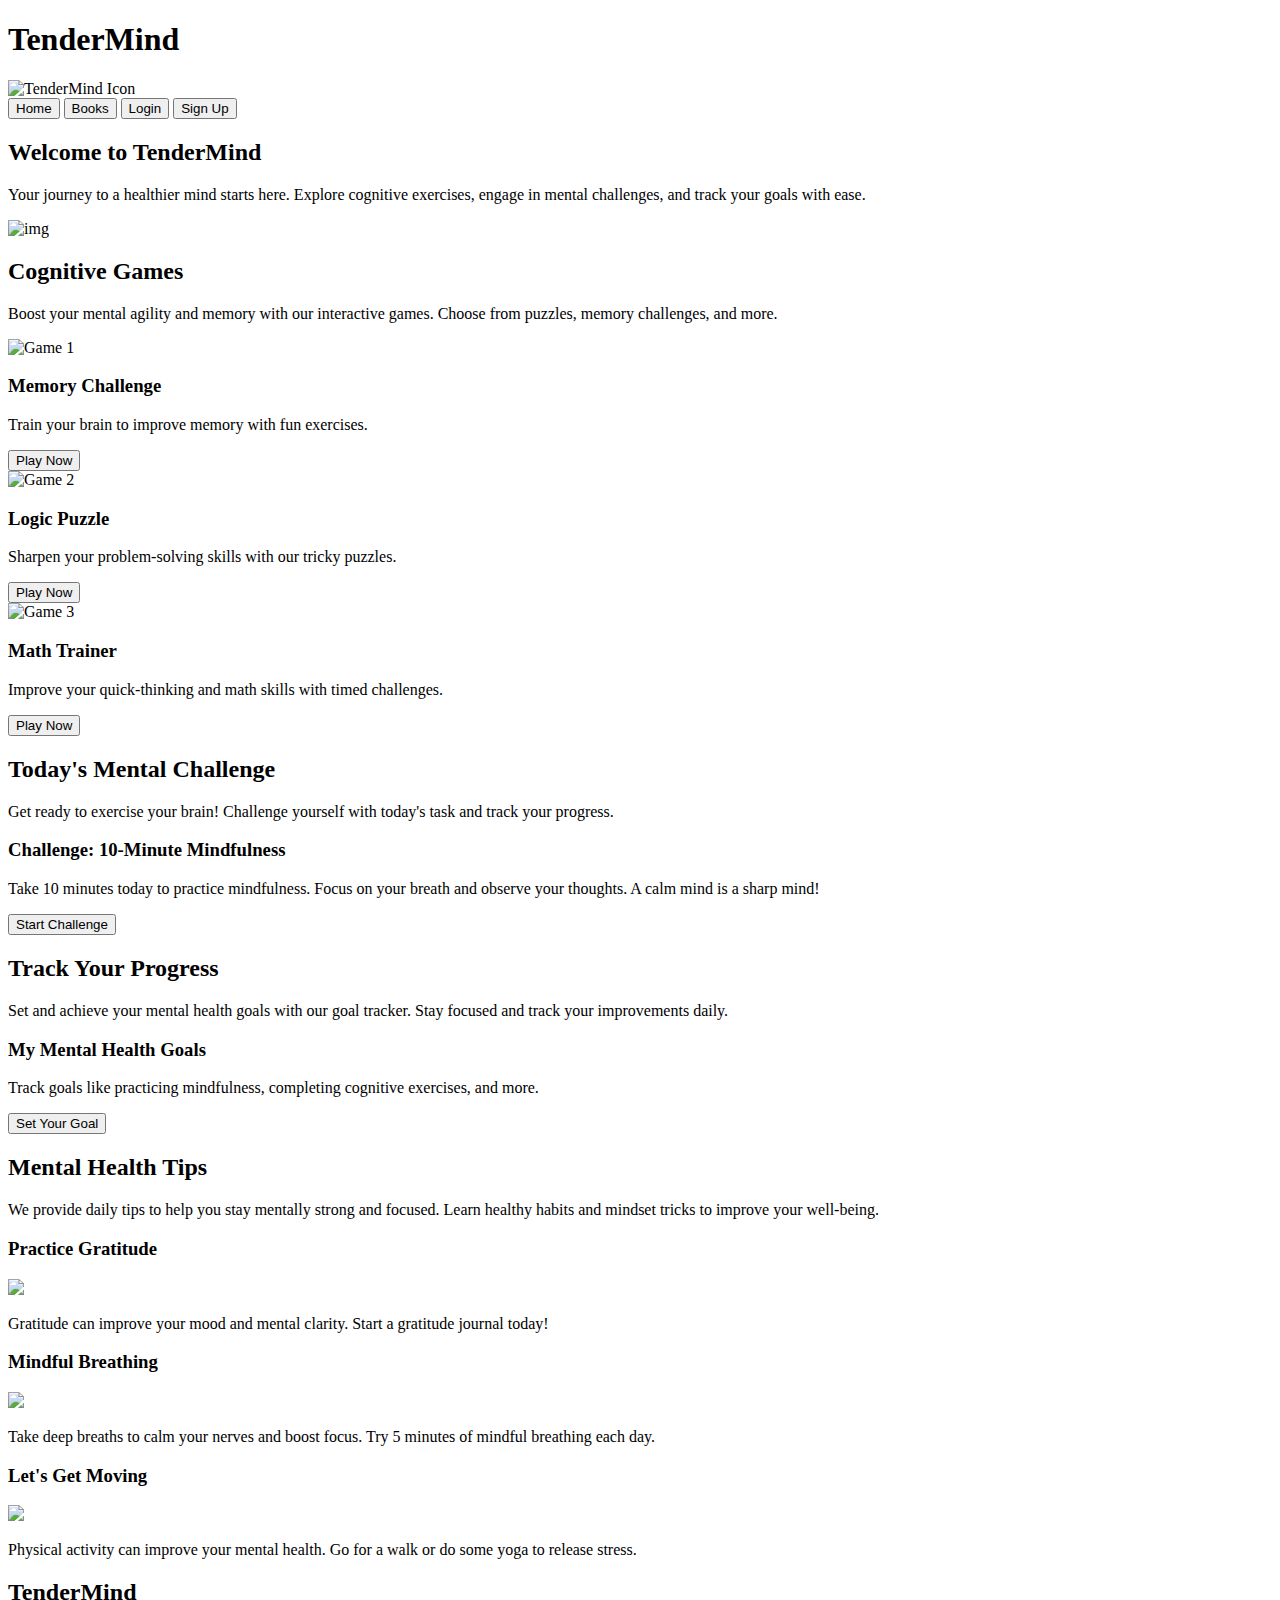
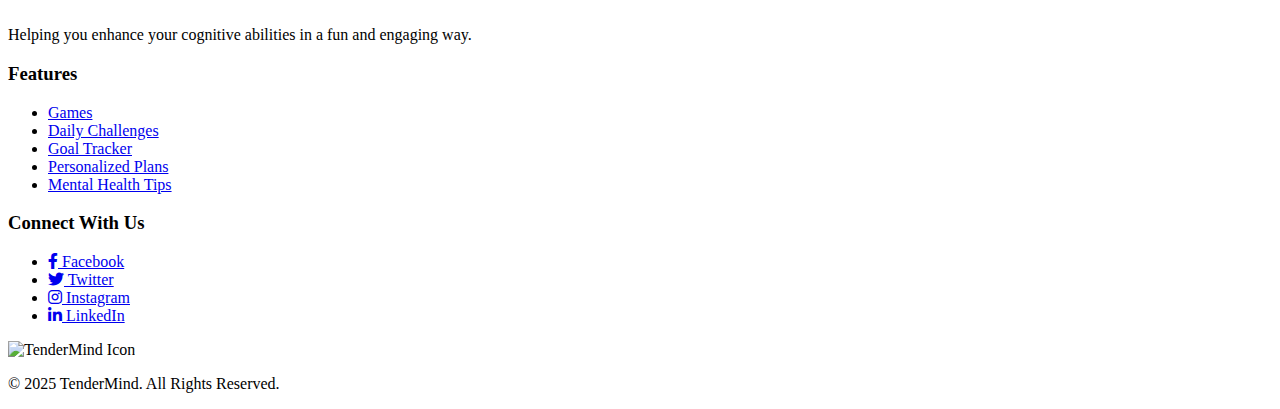
==== index.html @ f9ceb859 "Create index.html" ====
<!DOCTYPE html>
<html lang="en">
<head>
    <meta charset="UTF-8">
    <meta name="viewport" content="width=device-width, initial-scale=1.0">
    <title>TenderMind</title>
    <link rel="stylesheet" href="b.css"> <!-- Link to external CSS -->
    
    <link href="https://cdnjs.cloudflare.com/ajax/libs/font-awesome/6.0.0-beta3/css/all.min.css" rel="stylesheet">
</head>
<body>

   
    <header class="header">
        <div class="logo-container">
            <h1>TenderMind</h1> 
            <!-- Space for Logo/Icon -->
            <div class="logo-icon">
                <img src="logo.jpg" alt="TenderMind Icon" class="header-icon">
            </div>
        </div>
        <nav class="nav">
            <div class="button">
            <button class="nav-button" onclick="window.location.href='b.html'">Home</button>
            <button class="nav-button" onclick="window.location.href='Book.html'">Books</button>
            <button class="nav-button" onclick="window.location.href='login.html'">Login</button>
            <button class="nav-button" onclick="window.location.href='signup.html'">Sign Up</button>

            </div>    
        </nav>
    </header>
    

    <!-- Main Content of Your Website -->
    <div class="game-container">
        <!-- Your game content goes here -->
    </div>
    <main class="main-content">

        <!-- Hero Section (Welcome Banner) -->
        <section class="hero">
            <div class="hero-text">
                <h2>Welcome to TenderMind</h2>
                <p>Your journey to a healthier mind starts here. Explore cognitive exercises, engage in mental challenges, and track your goals with ease.</p>
                <a href="#games" class="cta-btn"></a>
            </div>
            <div class="hero-image">
                <img src="side.jpg" alt="img" />
            </div>
        </section>
    
        <!-- Cognitive Games Section -->
        <section class="cognitive-games">
            <h2 class="section-title">Cognitive Games</h2>
            <p>Boost your mental agility and memory with our interactive games. Choose from puzzles, memory challenges, and more.</p>
            <div class="games-grid">
                <div class="game-card">
                    <img src="memory.jpg" alt="Game 1" />
                    <h3>Memory Challenge</h3>
                    <p>Train your brain to improve memory with fun exercises.</p>
                    <!-- <a href="#" class="cta-btn">Play Now</a> -->
                     <button class="btn" onclick="window.location.href='memory_challenge.html'">Play Now    </button>

                </div>
                <div class="game-card">
                    <img src="logic.jpg" alt="Game 2" />
                    <h3>Logic Puzzle</h3>
                    <p>Sharpen your problem-solving skills with our tricky puzzles.</p>
                    <!-- <a href="#" class="cta-btn">Play Now</a> -->
                    <button class="btn" onclick="window.location.href='logic_puzzle.html'">Play Now</button>
                </div>
                <div class="game-card">
                    <img src="math.jpg" alt="Game 3" />
                    <h3>Math Trainer</h3>
                    <p>Improve your quick-thinking and math skills with timed challenges.</p>
                    <!-- <a href="#" class="cta-btn">Play Now</a> -->
                     <button class="btn" onclick="window.location.href='math_trainer.html'">Play Now</button>
                </div>
            </div>
        </section>
    
        <!-- Daily Challenges Section -->
        <section class="daily-challenges">
            <h2 class="section-title">Today's Mental Challenge</h2>
            <p>Get ready to exercise your brain! Challenge yourself with today's task and track your progress.</p>
            <div class="challenge-card">
                <h3>Challenge: 10-Minute Mindfulness</h3>
                <p>Take 10 minutes today to practice mindfulness. Focus on your breath and observe your thoughts. A calm mind is a sharp mind!</p>
                <!-- <a href="#" class="cta-btn">Start Challenge</a> -->
                 <button class="btn" onclick="window.location.href='10minute_mindfulness.html'">Start Challenge</button>
            </div>
        </section>
    
        <!-- Goal Tracking Section -->
        <section class="goal-tracking">
            <h2 class="section-title">Track Your Progress</h2>
            <p>Set and achieve your mental health goals with our goal tracker. Stay focused and track your improvements daily.</p>
            <div class="goal-card">
                <h3>My Mental Health Goals</h3>
                <p>Track goals like practicing mindfulness, completing cognitive exercises, and more.</p>
                <!-- <a href="#" class="cta-btn">Set Your Goal</a> -->
                 <button class="btn" onclick="window.location.href='goal_tracker.html'">Set Your Goal</button>
            </div>
        </section>
    
        <!-- Mental Health Tips Section -->
        <section class="mental-health-tips">
            <h2 class="section-title">Mental Health Tips</h2>
            <p>We provide daily tips to help you stay mentally strong and focused. Learn healthy habits and mindset tricks to improve your well-being.</p>
            <div class="tips-grid">
                <div class="tip-card">
                    <h3>Practice Gratitude</h3>
                    <img src="gratitude.jpg">
                    <p>Gratitude can improve your mood and mental clarity. Start a gratitude journal today!</p>
                </div>
                <div class="tip-card">
                    <h3>Mindful Breathing</h3>
                    <img src="yoga.jpg">
                    <p>Take deep breaths to calm your nerves and boost focus. Try 5 minutes of mindful breathing each day.</p>
                </div>
                <div class="tip-card">
                    <h3> Let's Get Moving</h3>
                    <img src="walk.jpg">
                    <p>Physical activity can improve your mental health. Go for a walk or do some yoga to release stress.</p>
                </div>
            </div>
        </section>
    
    </main>

    <script src="https://cdn.botpress.cloud/webchat/v2.2/inject.js"></script>
    <script src="https://files.bpcontent.cloud/2025/01/30/20/20250130202010-UDOA4UCJ.js"></script>
    
    <!-- Footer Section -->
    <footer class="footer">
        <div class="footer-content">
            <div class="footer-left">
                <h2>TenderMind</h2> <!-- Brand name again in the footer -->
                <p>Helping you enhance your cognitive abilities in a fun and engaging way.</p>
            </div>
            <div class="footer-middle">
                <h3>Features</h3>
                <ul>
                    <li><a href="#games">Games</a></li>
                    <li><a href="#challenges">Daily Challenges</a></li>
                    <li><a href="#goals">Goal Tracker</a></li>
                    <li><a href="#plans">Personalized Plans</a></li>
                    <li><a href="#tips">Mental Health Tips</a></li>
                </ul>
            </div>
            <div class="footer-right">
                <h3>Connect With Us</h3>
                <ul>
                    <li><a href="https://facebook.com" target="_blank"><i class="fab fa-facebook-f"></i> Facebook</a></li>
                    <li><a href="https://twitter.com" target="_blank"><i class="fab fa-twitter"></i> Twitter</a></li>
                    <li><a href="https://instagram.com" target="_blank"><i class="fab fa-instagram"></i> Instagram</a></li>
                    <li><a href="https://linkedin.com" target="_blank"><i class="fab fa-linkedin-in"></i> LinkedIn</a></li>
                </ul>
            </div>
        </div>
        <div class="footer-bottom">
            <div class="footer-logo">
                <!-- Add your website logo here -->
                <img src="logo.jpg" alt="TenderMind Icon" class="footer-logo-img">
            </div>
            <p>&copy; 2025 TenderMind. All Rights Reserved.</p>
        </div>
    </footer>

</body>
</html>
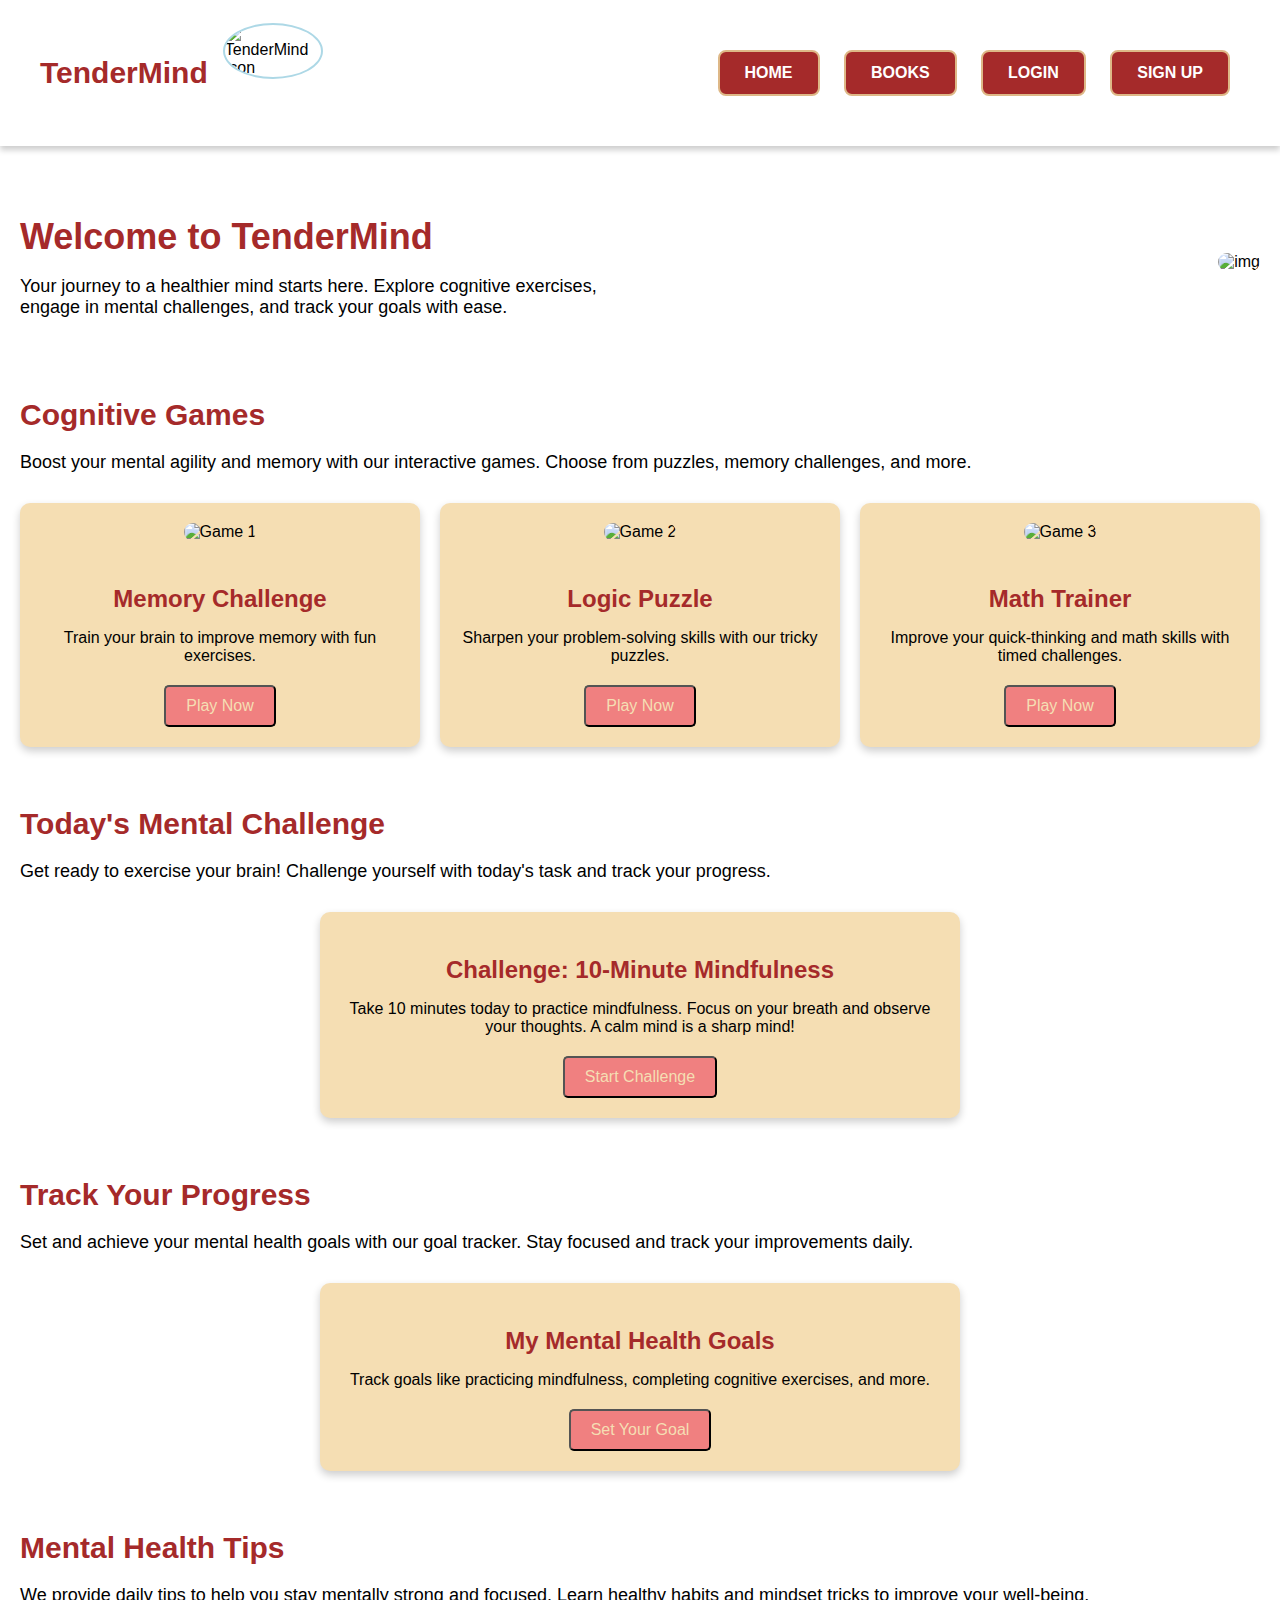
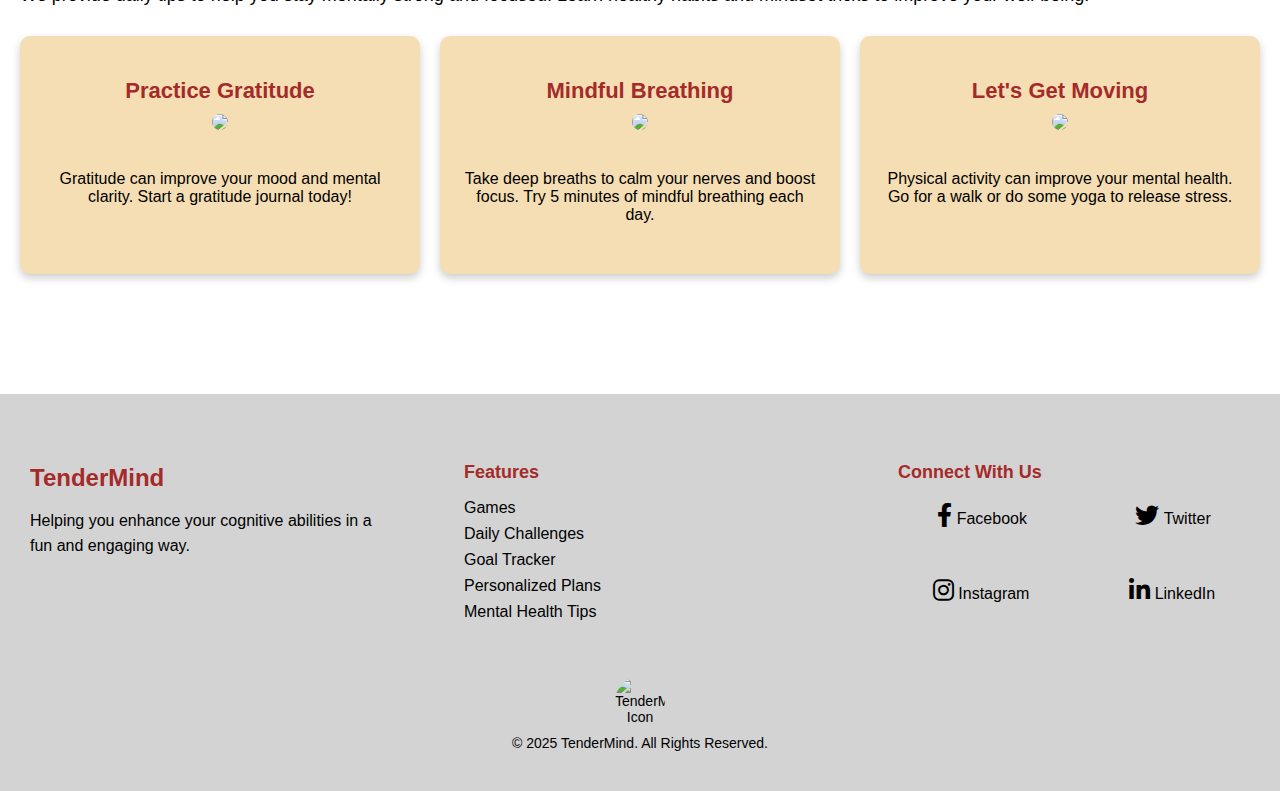
==== commit c6261fea: "Update index.html" ====
--- a/index.html
+++ b/index.html
@@ -4,7 +4,7 @@
     <meta charset="UTF-8">
     <meta name="viewport" content="width=device-width, initial-scale=1.0">
     <title>TenderMind</title>
-    <link rel="stylesheet" href="b.css"> <!-- Link to external CSS -->
+    <link rel="stylesheet" href="index.css"> <!-- Link to external CSS -->
     
     <link href="https://cdnjs.cloudflare.com/ajax/libs/font-awesome/6.0.0-beta3/css/all.min.css" rel="stylesheet">
 </head>
--- a/index.css
+++ b/index.css
@@ -0,0 +1,552 @@
+body {
+    margin: 0;
+    font-family: 'Arial', sans-serif;
+    color: black;
+    background-color:cornsilk; /* Slightly lighter background for the body */
+}
+
+/* Header Styles */
+ header {
+    /*background-color:brown; */
+    padding: 20px;
+    display: flex;
+    justify-content: space-between;
+    align-items: center;
+}
+
+header .logo-container h1 {
+    font-size: 30px;
+    color:brown; 
+    margin: 0;
+}
+
+
+header .nav ul {
+    list-style-type: none;
+    margin: 0;
+    padding: 0;
+    display: flex;
+}
+
+header .nav ul li {
+    margin-right: 20px;
+}
+
+header .nav ul li a {
+    text-decoration: none;
+    color: black; 
+    font-size: 18px;
+    transition: color 0.3s ease;
+}
+
+header .nav ul li a:hover {
+    color:burlywood; 
+} 
+/* Header Styles */
+header {
+    background-color: na; /* Deep navy blue for header */
+    padding: 20px 40px;
+    display: flex;
+    justify-content: space-between;
+    align-items: center;
+    box-shadow: 0 4px 6px rgba(0, 0, 0, 0.2); /* Subtle shadow for depth */
+}
+
+/* Logo Container */
+.logo-container {
+    display: flex;
+    align-items: center;
+    gap: 15px;
+}
+
+.logo-container h1 {
+    font-size: 36px;
+    color:white; /* Elegant gold color for website name */
+    margin: 0;
+    font-family: 'Montserrat', sans-serif;
+}
+
+/* Space for Logo/Icon */
+.logo-icon {
+    width: 100px; /* Space for the icon */
+    height: 100px;
+}
+
+.header-icon {
+    width: 100%;
+    height: auto;
+    border-radius: 50%; /* Optional: makes the icon circular */
+    border: 2px solid lightblue; /* Gold border for the icon */
+}
+
+/* Navigation Menu */
+nav .nav ul {
+    list-style-type: none;
+    margin: 0;
+    padding: 0;
+    display: flex;
+}
+
+nav .nav ul li {
+    margin-right: 30px;
+}
+
+nav .nav ul li a {
+    text-decoration: none;
+    color: black; /* Light gray color for nav items */
+    font-size: 18px;
+    font-family: 'Roboto', sans-serif;
+    transition: color 0.3s ease, transform 0.3s ease;
+}
+
+nav .nav ul li a:hover {
+    color: lightstee; /* Gold color on hover */
+    transform: translateY(-3px); /* Slight hover effect for links */
+}
+
+/* Responsive Design for Header */
+@media (max-width: 768px) {
+    header {
+        flex-direction: column;
+        text-align: center;
+        padding: 20px;
+    }
+
+    .logo-container {
+        flex-direction: column;
+        gap: 10px;
+    }
+
+    nav .nav ul {
+        flex-direction: column;
+        align-items: center;
+    }
+
+    nav .nav ul li {
+        margin-bottom: 15px;
+    }
+}
+
+/* Footer Styles */
+footer {
+    margin-top: 20px;
+    font-family: 'Arial', sans-serif;
+    color: black;
+    background-color:lightgray; 
+    padding: 40px 20px;
+}
+
+.footer-content {
+    display: flex;
+    justify-content: space-between;
+    align-items: flex-start;
+    flex-wrap: wrap;
+}
+
+.footer-left, .footer-middle, .footer-right {
+    flex: 1;
+    padding: 10px;
+    max-width: 30%;
+    box-sizing: border-box;
+}
+
+.footer-left h2 {
+    font-size: 24px;
+    color: brown; 
+    margin-bottom: 10px;
+}
+
+.footer-left p {
+    font-size: 16px;
+    color: black;
+    line-height: 1.6;
+}
+
+.footer-middle h3, .footer-right h3 {
+    font-size: 18px;
+    color: brown;
+    margin-bottom: 10px;
+}
+
+.footer-middle ul, .footer-right ul {
+    list-style-type: none;
+    padding: 0;
+}
+
+.footer-middle ul li, .footer-right ul li {
+    margin: 8px 0;
+}
+
+.footer-middle ul li a, .footer-right ul li a {
+    color:black;
+    text-decoration: none;
+    font-size: 16px;  /* Keep font size same as other links */
+    transition: color 0.3s ease;
+}
+
+.footer-middle ul li a:hover, .footer-right ul li a:hover {
+    color: brown; /* Gold color on hover */
+}
+
+.footer-bottom {
+    margin-top: 30px;
+    text-align: center;
+    font-size: 14px;
+    color: black;
+}
+
+.footer-bottom p {
+    margin: 0;
+}
+
+/* Footer Logo Styles */
+.footer-logo {
+    margin-bottom: 10px;
+}
+
+.footer-logo-img {
+    max-width: 50px; /* Adjust the size of the logo */
+    height: auto;
+    border-radius: 50%; /* Optional: makes the logo circular */
+}
+
+/* Update for Social Media Icons - Increased Space */
+.footer-right ul {
+    display: flex;
+    justify-content: space-around;
+    flex-wrap: wrap;
+    gap: 30px; /* More space between icons */
+    margin: 0;
+    padding: 0;
+}
+
+.footer-right ul li {
+    margin: 10px; /* More space around each icon */
+}
+
+.footer-right ul li a {
+    color: black;
+    font-size: 16px; /* Same font size as other links */
+    transition: color 0.3s ease;
+}
+
+.footer-right ul li:hover a {
+    color: brown; /* Gold color on hover */
+}
+
+.footer-right ul li i {
+    font-size: 24px; /* Keep icons big enough for visibility */
+    transition: transform 0.3s ease; /* Smooth transition for hover effect */
+}
+
+.footer-right ul li a:hover i {
+    transform: scale(1.2); /* Slight zoom effect on hover */
+}
+
+/* Responsive Design */
+@media (max-width: 768px) {
+    .footer-content {
+        flex-direction: column;
+        align-items: center;
+    }
+
+    .footer-left, .footer-middle, .footer-right {
+        max-width: 100%;
+        text-align: center;
+    }
+
+    /* Stack icons vertically on small screens */
+    .footer-right ul {
+        flex-direction: column;
+        gap: 20px;
+    }
+
+    .footer-right ul li {
+        margin-bottom: 15px;
+    }
+}
+/* General Reset and Base Styles */
+body {
+    margin: 0;
+    font-family: 'Arial', sans-serif;
+    color: black;
+    background-color:white; /* Slightly lighter background for the body */
+}
+
+.main-content {
+    padding: 40px 20px;
+}
+
+/* Hero Section */
+.hero {
+    display: flex;
+    justify-content: space-between;
+    align-items: center;
+    margin-bottom: 60px;
+}
+
+.hero-text {
+    max-width: 50%;
+}
+
+.hero-text h2 {
+    font-size: 36px;
+    color: brown;
+    margin-bottom: 15px;
+}
+
+.hero-text p {
+    font-size: 18px;
+    color: black;
+    margin-bottom: 20px;
+}
+
+.btn {
+    padding: 10px 20px;
+    background-color: lightcoral;
+    color:wheat;
+    text-decoration: none;
+    font-size: 16px;
+    border-radius: 5px;
+    transition: background-color 0.3s;
+}
+
+.btn:hover {
+    background-color: lightcoral; /* Darker gold on hover */
+}
+
+.hero-image img {
+    width: 50%;
+    max-width: 400px;
+    height: auto;
+    border-radius: 10px;
+}
+
+/* Cognitive Games Section */
+.cognitive-games {
+    margin-bottom: 60px;
+}
+
+.cognitive-games h2 {
+    font-size: 30px;
+    color: brown;
+    margin-bottom: 20px;
+}
+
+.cognitive-games p {
+    font-size: 18px;
+    color: black;
+    margin-bottom: 30px;
+}
+
+.games-grid {
+    display: flex;
+    gap: 20px;
+    justify-content: space-between;
+}
+
+.game-card {
+    background-color:wheat;
+    padding: 20px;
+    width: 30%;
+    border-radius: 10px;
+    text-align: center;
+    box-shadow: 0 4px 8px rgba(0, 0, 0, 0.2);
+}
+
+.game-card img {
+    width: 50%;
+    height: auto;
+    border-radius: 10px;
+    margin-bottom: 20px;
+}
+
+.game-card h3 {
+    font-size: 24px;
+    color: brown;
+    margin-bottom: 10px;
+}
+
+.game-card p {
+    font-size: 16px;
+    color: black;
+    margin-bottom: 20px;
+}
+
+/* Daily Challenges Section */
+.daily-challenges {
+    margin-bottom: 60px;
+}
+
+.daily-challenges h2 {
+    font-size: 30px;
+    color: brown;
+    margin-bottom: 20px;
+}
+
+.daily-challenges p {
+    font-size: 18px;
+    color: black;
+    margin-bottom: 30px;
+}
+
+.challenge-card {
+    background-color:wheat;
+    padding: 20px;
+    max-width: 600px;
+    margin: 0 auto;
+    border-radius: 10px;
+    text-align: center;
+    box-shadow: 0 4px 8px rgba(0, 0, 0, 0.2);
+}
+
+.challenge-card h3 {
+    font-size: 24px;
+    color: brown;
+    margin-bottom: 10px;
+}
+
+.challenge-card p {
+    font-size: 16px;
+    color: black;
+    margin-bottom: 20px;
+}
+
+/* Goal Tracking Section */
+.goal-tracking {
+    margin-bottom: 60px;
+}
+
+.goal-tracking h2 {
+    font-size: 30px;
+    color:brown;
+    margin-bottom: 20px;
+}
+
+.goal-tracking p {
+    font-size: 18px;
+    color: black;
+    margin-bottom: 30px;
+}
+
+.goal-card {
+    background-color:wheat;
+    padding: 20px;
+    max-width: 600px;
+    margin: 0 auto;
+    border-radius: 10px;
+    text-align: center;
+    box-shadow: 0 4px 8px rgba(0, 0, 0, 0.2);
+}
+
+.goal-card h3 {
+    font-size: 24px;
+    color:brown;
+    margin-bottom: 10px;
+}
+
+.goal-card p {
+    font-size: 16px;
+    color: black;
+    margin-bottom: 20px;
+}
+
+/* Mental Health Tips Section */
+.mental-health-tips {
+    margin-bottom: 60px;
+}
+
+.mental-health-tips h2 {
+    font-size: 30px;
+    color:brown;
+    margin-bottom: 20px;
+}
+
+.mental-health-tips p {
+    font-size: 18px;
+    color: black;
+    margin-bottom: 30px;
+}
+
+.tips-grid {
+    display: flex;
+    gap: 20px;
+    justify-content: space-between;
+}
+
+.tip-card {
+    background-color:wheat;
+    padding: 20px;
+    width: 30%;
+    border-radius: 10px;
+    text-align: center;
+    box-shadow: 0 4px 8px rgba(0, 0, 0, 0.2);
+}
+
+.tip-card h3 {
+    font-size: 22px;
+    color:brown;
+    margin-bottom: 10px;
+}
+
+.tip-card p {
+    font-size: 16px;
+    color: black;
+}
+.tip-card img {
+    width: 50%;
+    height: auto;
+    border-radius: 10px;
+    margin-bottom: 20px;
+}
+/* Style for buttons */
+/* Style for the navigation container */
+.nav {
+    background-color: white;  /* Dark background for the navigation */
+    padding: 20px 0;  /* Vertical padding to give space around the buttons */
+    text-align: center;  /* Center-align the buttons */
+}
+
+/* Style for the button container */
+.button {
+    display: inline-block;
+}
+
+/* Style for individual nav buttons */
+.nav-button {
+    background-color: brown;  /* Green background for the button */
+    color: white;  /* White text */
+    border: 2px solid burlywood;  /* Green border matching the background */
+    border-radius: 8px;  /* Rounded corners */
+    padding: 12px 25px;  /* Padding for the button (height, width) */
+    font-size: 1rem;  /* Text size */
+    font-weight: bold;  /* Make text bold */
+    margin: 10px;  /* Spacing between the buttons */
+    cursor: pointer;  /* Change the cursor to a hand */
+    transition: all 0.3s ease;  /* Smooth transition for hover and active effects */
+    text-transform: uppercase;  /* Capitalize the text */
+    text-decoration: none;  /* Remove underline for links (since it's a button) */
+}
+
+/* Hover effect for buttons */
+.nav-button:hover {
+    background-color: wheat;  /* Darker green on hover */
+    border-color: palevioletred;  /* Match the border color to the background */
+    transform: scale(1.05);  /* Slightly increase the button size on hover */
+    box-shadow: 0 6px 15px rgba(0, 0, 0, 0.2);  /* Add a subtle shadow on hover */
+}
+
+/* Focus effect for buttons (when clicked or tabbed into) */
+.nav-button:focus {
+    outline: none;  /* Remove the default outline */
+    border-color: #1e7e34;  /* Darker green border on focus */
+    box-shadow: 0 0 8px rgba(50, 205, 50, 0.7);  /* Glow effect on focus */
+}
+
+/* Active button effect (when clicked) */
+.nav-button:active {
+    background-color: lightcoral;  /* Even darker green when button is pressed */
+    border-color: khaki;  /* Match the border to the background */
+    transform: scale(0.98);  /* Slightly shrink the button when clicked */
+    box-shadow: 0 2px 4px rgba(0, 0, 0, 0.1);  /* Reset the shadow after pressing */
+}
